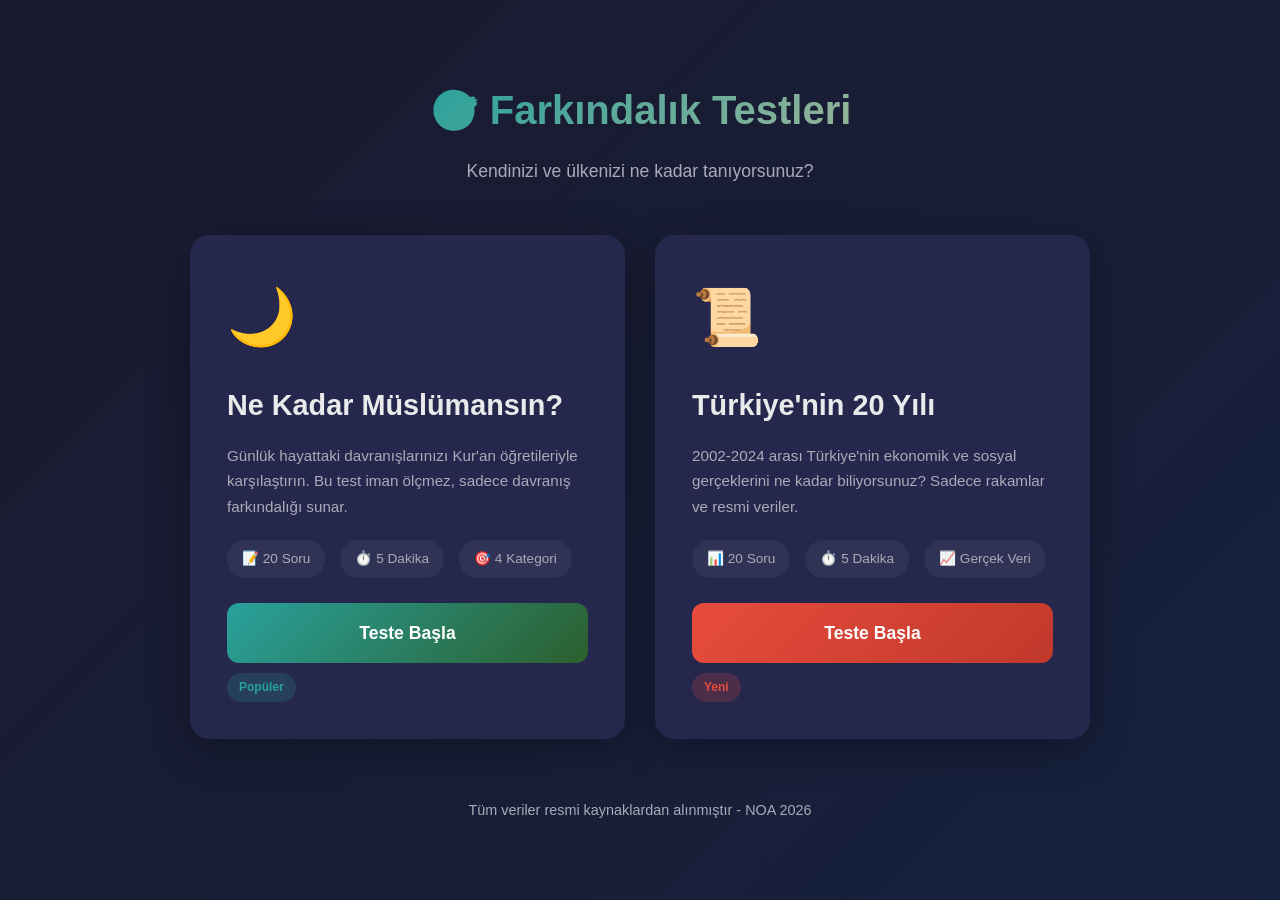
==== index.html @ 1a6f64dc "Update index.html" ====
<!DOCTYPE html>
<html lang="tr">
<head>
    <meta charset="UTF-8">
    <meta name="viewport" content="width=device-width, initial-scale=1.0">
    <meta name="description" content="Farkındalık Testleri - Ne Kadar Müslümansın? ve Türkiye'nin 20 Yılı">
    <title>Farkındalık Testleri</title>
    <style>
        :root {
            --primary: #2c5f2d;
            --primary-light: #97b498;
            --bg-dark: #1a1a2e;
            --bg-card: #25274d;
            --text-light: #eaeaea;
            --text-muted: #aaabb8;
            --accent: #29a19c;
            --accent-2: #e74c3c;
        }

        * {
            margin: 0;
            padding: 0;
            box-sizing: border-box;
        }

        body {
            font-family: -apple-system, BlinkMacSystemFont, 'Segoe UI', Roboto, Oxygen, Ubuntu, sans-serif;
            background: linear-gradient(135deg, var(--bg-dark) 0%, #16213e 100%);
            color: var(--text-light);
            min-height: 100vh;
            line-height: 1.6;
        }

        .container {
            max-width: 1000px;
            margin: 0 auto;
            min-height: 100vh;
            display: flex;
            flex-direction: column;
            align-items: center;
            justify-content: center;
            padding: 20px;
        }

        .header {
            text-align: center;
            margin-bottom: 50px;
            animation: fadeInDown 0.6s ease;
        }

        .main-title {
            font-size: 2.5rem;
            margin-bottom: 15px;
            background: linear-gradient(135deg, #29a19c 0%, #97b498 100%);
            -webkit-background-clip: text;
            -webkit-text-fill-color: transparent;
            background-clip: text;
        }

        .subtitle {
            color: var(--text-muted);
            font-size: 1.1rem;
        }

        .tests-grid {
            display: grid;
            grid-template-columns: repeat(auto-fit, minmax(300px, 1fr));
            gap: 30px;
            width: 100%;
            max-width: 900px;
            animation: fadeInUp 0.6s ease 0.2s backwards;
        }

        .test-card {
            background: var(--bg-card);
            border-radius: 20px;
            padding: 35px;
            box-shadow: 0 10px 40px rgba(0, 0, 0, 0.3);
            transition: all 0.4s cubic-bezier(0.4, 0, 0.2, 1);
            border: 2px solid transparent;
            position: relative;
            overflow: hidden;
        }

        .test-card::before {
            content: '';
            position: absolute;
            top: 0;
            left: 0;
            right: 0;
            height: 4px;
            background: linear-gradient(90deg, var(--accent) 0%, var(--primary-light) 100%);
            transform: scaleX(0);
            transition: transform 0.4s ease;
        }

        .test-card:hover::before {
            transform: scaleX(1);
        }

        .test-card:hover {
            transform: translateY(-10px);
            box-shadow: 0 20px 50px rgba(0, 0, 0, 0.4);
            border-color: var(--accent);
        }

        .test-card.political::before {
            background: linear-gradient(90deg, #e74c3c 0%, #c0392b 100%);
        }

        .test-card.political:hover {
            border-color: var(--accent-2);
        }

        .icon {
            font-size: 3.5rem;
            margin-bottom: 20px;
            display: block;
        }

        .test-title {
            font-size: 1.8rem;
            margin-bottom: 15px;
            color: var(--text-light);
        }

        .test-description {
            color: var(--text-muted);
            margin-bottom: 20px;
            line-height: 1.7;
            font-size: 0.95rem;
        }

        .test-meta {
            display: flex;
            gap: 15px;
            margin-bottom: 25px;
            flex-wrap: wrap;
        }

        .meta-item {
            background: rgba(255, 255, 255, 0.05);
            padding: 8px 15px;
            border-radius: 20px;
            font-size: 0.85rem;
            color: var(--text-muted);
        }

        .btn {
            width: 100%;
            padding: 16px 24px;
            font-size: 1.1rem;
            font-weight: 600;
            border: none;
            border-radius: 12px;
            cursor: pointer;
            transition: all 0.3s ease;
            text-decoration: none;
            display: block;
            text-align: center;
        }

        .btn-muslim {
            background: linear-gradient(135deg, var(--accent) 0%, var(--primary) 100%);
            color: white;
        }

        .btn-muslim:hover {
            transform: translateY(-2px);
            box-shadow: 0 5px 20px rgba(41, 161, 156, 0.4);
        }

        .btn-political {
            background: linear-gradient(135deg, #e74c3c 0%, #c0392b 100%);
            color: white;
        }

        .btn-political:hover {
            transform: translateY(-2px);
            box-shadow: 0 5px 20px rgba(231, 76, 60, 0.4);
        }

        .footer {
            margin-top: 60px;
            text-align: center;
            color: var(--text-muted);
            font-size: 0.9rem;
            animation: fadeIn 0.6s ease 0.4s backwards;
        }

        .badge {
            display: inline-block;
            background: rgba(41, 161, 156, 0.2);
            color: var(--accent);
            padding: 5px 12px;
            border-radius: 15px;
            font-size: 0.75rem;
            font-weight: 600;
            margin-top: 10px;
        }

        .badge.new {
            background: rgba(231, 76, 60, 0.2);
            color: var(--accent-2);
            animation: pulse 2s infinite;
        }

        @keyframes pulse {
            0%, 100% { transform: scale(1); }
            50% { transform: scale(1.05); }
        }

        @keyframes fadeInDown {
            from {
                opacity: 0;
                transform: translateY(-30px);
            }
            to {
                opacity: 1;
                transform: translateY(0);
            }
        }

        @keyframes fadeInUp {
            from {
                opacity: 0;
                transform: translateY(30px);
            }
            to {
                opacity: 1;
                transform: translateY(0);
            }
        }

        @keyframes fadeIn {
            from { opacity: 0; }
            to { opacity: 1; }
        }

        @media (max-width: 768px) {
            .main-title {
                font-size: 2rem;
            }
            .tests-grid {
                grid-template-columns: 1fr;
            }
            .test-card {
                padding: 25px;
            }
            .icon {
                font-size: 2.5rem;
            }
            .test-title {
                font-size: 1.5rem;
            }
        }
    </style>
</head>
<body>
    <div class="container">
        <div class="header">
            <h1 class="main-title">🎯 Farkındalık Testleri</h1>
            <p class="subtitle">Kendinizi ve ülkenizi ne kadar tanıyorsunuz?</p>
        </div>

        <div class="tests-grid">
            <!-- İslami Test -->
            <div class="test-card">
                <span class="icon">🌙</span>
                <h2 class="test-title">Ne Kadar Müslümansın?</h2>
                <p class="test-description">
                    Günlük hayattaki davranışlarınızı Kur'an öğretileriyle karşılaştırın. 
                    Bu test iman ölçmez, sadece davranış farkındalığı sunar.
                </p>
                <div class="test-meta">
                    <span class="meta-item">📝 20 Soru</span>
                    <span class="meta-item">⏱️ 5 Dakika</span>
                    <span class="meta-item">🎯 4 Kategori</span>
                </div>
                <a href="muslim-test/" class="btn btn-muslim">Teste Başla</a>
                <span class="badge">Popüler</span>
            </div>

            <!-- Politik Test -->
            <div class="test-card political">
                <span class="icon">📜</span>
                <h2 class="test-title">Türkiye'nin 20 Yılı</h2>
                <p class="test-description">
                    2002-2024 arası Türkiye'nin ekonomik ve sosyal gerçeklerini ne kadar biliyorsunuz? 
                    Sadece rakamlar ve resmi veriler.
                </p>
                <div class="test-meta">
                    <span class="meta-item">📊 20 Soru</span>
                    <span class="meta-item">⏱️ 5 Dakika</span>
                    <span class="meta-item">📈 Gerçek Veri</span>
                </div>
                <a href="turkey-test/" class="btn btn-political">Teste Başla</a>
                <span class="badge new">Yeni</span>
            </div>
        </div>

        <div class="footer">
            <p>Tüm veriler resmi kaynaklardan alınmıştır - NOA 2026</p>
        </div>
    </div>
</body>
</html>
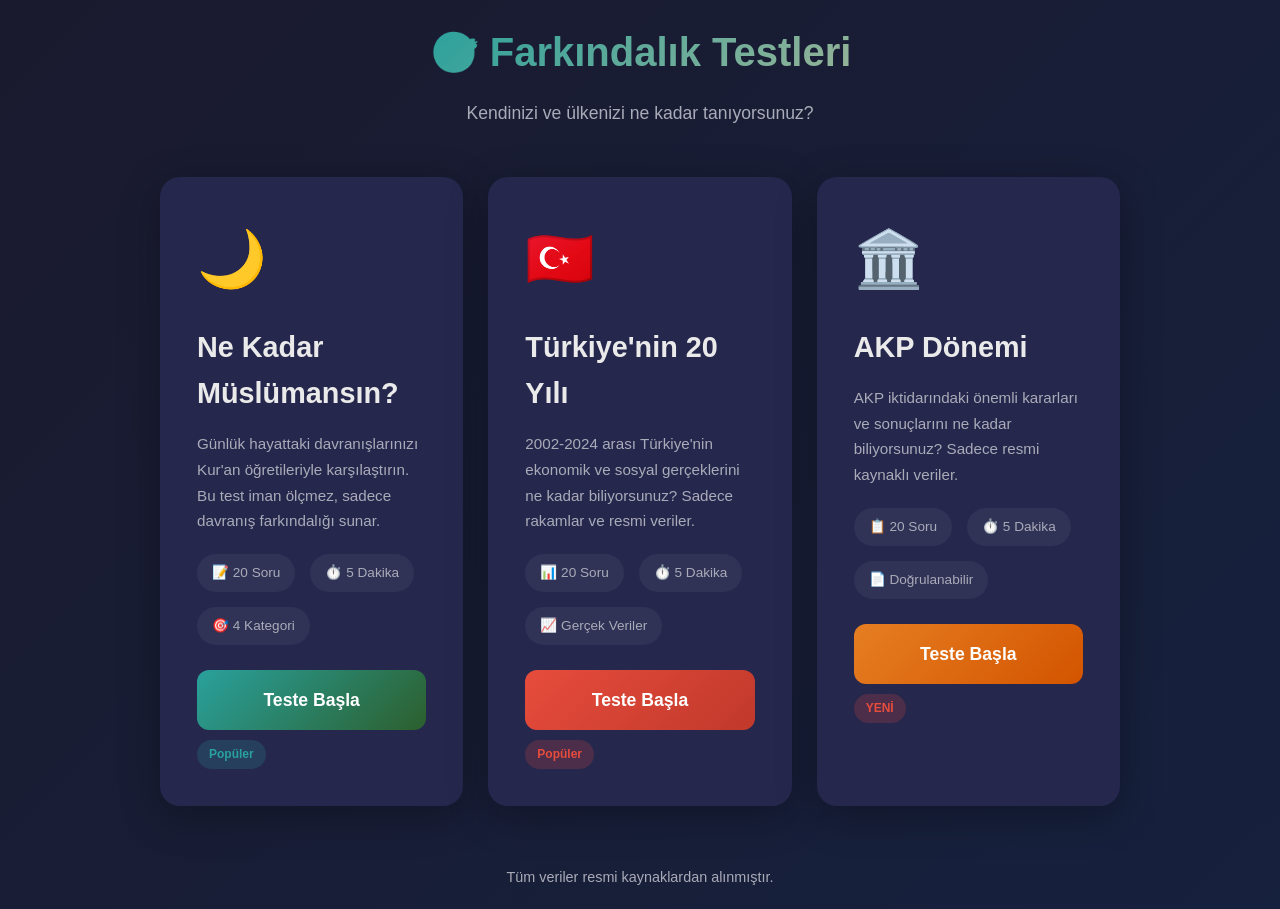
==== commit 4f184f2c: "Add files via upload" ====
--- a/index.html
+++ b/index.html
@@ -64,10 +64,10 @@
 
         .tests-grid {
             display: grid;
-            grid-template-columns: repeat(auto-fit, minmax(300px, 1fr));
-            gap: 30px;
+            grid-template-columns: repeat(auto-fit, minmax(280px, 1fr));
+            gap: 25px;
             width: 100%;
-            max-width: 900px;
+            max-width: 1100px;
             animation: fadeInUp 0.6s ease 0.2s backwards;
         }
 
@@ -110,6 +110,14 @@
 
         .test-card.political:hover {
             border-color: var(--accent-2);
+        }
+
+        .test-card.akp::before {
+            background: linear-gradient(90deg, #e67e22 0%, #d35400 100%);
+        }
+
+        .test-card.akp:hover {
+            border-color: #e67e22;
         }
 
         .icon {
@@ -178,6 +186,16 @@
         .btn-political:hover {
             transform: translateY(-2px);
             box-shadow: 0 5px 20px rgba(231, 76, 60, 0.4);
+        }
+
+        .btn-akp {
+            background: linear-gradient(135deg, #e67e22 0%, #d35400 100%);
+            color: white;
+        }
+
+        .btn-akp:hover {
+            transform: translateY(-2px);
+            box-shadow: 0 5px 20px rgba(230, 126, 34, 0.4);
         }
 
         .footer {
@@ -281,9 +299,9 @@
                 <span class="badge">Popüler</span>
             </div>
 
-            <!-- Politik Test -->
+            <!-- Türkiye Genel -->
             <div class="test-card political">
-                <span class="icon">📜</span>
+                <span class="icon">🇹🇷</span>
                 <h2 class="test-title">Türkiye'nin 20 Yılı</h2>
                 <p class="test-description">
                     2002-2024 arası Türkiye'nin ekonomik ve sosyal gerçeklerini ne kadar biliyorsunuz? 
@@ -292,15 +310,32 @@
                 <div class="test-meta">
                     <span class="meta-item">📊 20 Soru</span>
                     <span class="meta-item">⏱️ 5 Dakika</span>
-                    <span class="meta-item">📈 Gerçek Veri</span>
+                    <span class="meta-item">📈 Gerçek Veriler</span>
                 </div>
                 <a href="turkey-test/" class="btn btn-political">Teste Başla</a>
-                <span class="badge new">Yeni</span>
+                <span class="badge new">Popüler</span>
+            </div>
+
+            <!-- AKP Dönemi -->
+            <div class="test-card akp">
+                <span class="icon">🏛️</span>
+                <h2 class="test-title">AKP Dönemi</h2>
+                <p class="test-description">
+                    AKP iktidarındaki önemli kararları ve sonuçlarını ne kadar biliyorsunuz?
+                    Sadece resmi kaynaklı veriler.
+                </p>
+                <div class="test-meta">
+                    <span class="meta-item">📋 20 Soru</span>
+                    <span class="meta-item">⏱️ 5 Dakika</span>
+                    <span class="meta-item">📄 Doğrulanabilir</span>
+                </div>
+                <a href="akp-test/" class="btn btn-akp">Teste Başla</a>
+                <span class="badge new">YENİ</span>
             </div>
         </div>
 
         <div class="footer">
-            <p>Tüm veriler resmi kaynaklardan alınmıştır - NOA 2026</p>
+            <p>Tüm veriler resmi kaynaklardan alınmıştır.</p>
         </div>
     </div>
 </body>
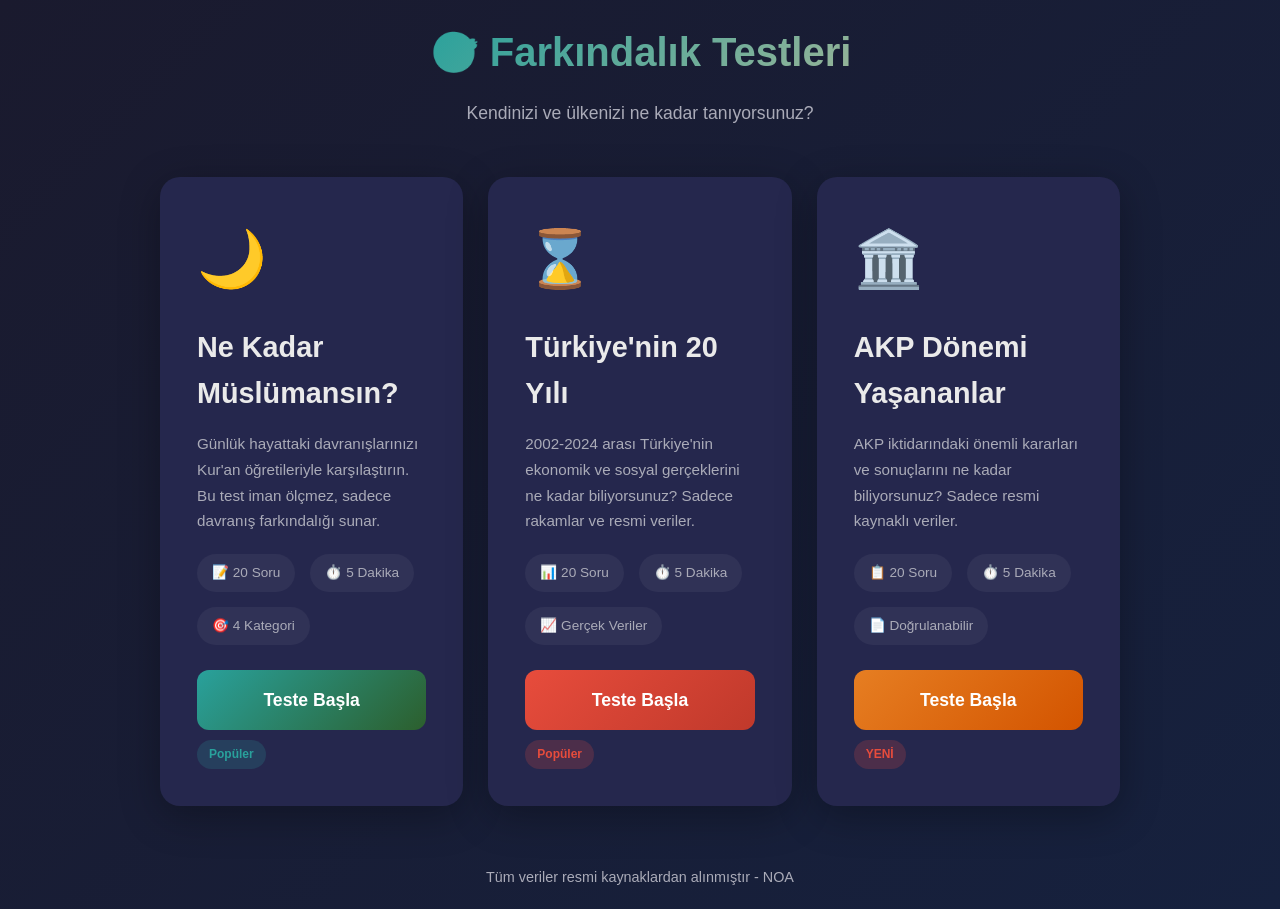
==== commit cab97e56: "Update index.html" ====
--- a/index.html
+++ b/index.html
@@ -301,7 +301,7 @@
 
             <!-- Türkiye Genel -->
             <div class="test-card political">
-                <span class="icon">🇹🇷</span>
+                <span class="icon">⌛</span>
                 <h2 class="test-title">Türkiye'nin 20 Yılı</h2>
                 <p class="test-description">
                     2002-2024 arası Türkiye'nin ekonomik ve sosyal gerçeklerini ne kadar biliyorsunuz? 
@@ -319,7 +319,7 @@
             <!-- AKP Dönemi -->
             <div class="test-card akp">
                 <span class="icon">🏛️</span>
-                <h2 class="test-title">AKP Dönemi</h2>
+                <h2 class="test-title">AKP Dönemi Yaşananlar</h2>
                 <p class="test-description">
                     AKP iktidarındaki önemli kararları ve sonuçlarını ne kadar biliyorsunuz?
                     Sadece resmi kaynaklı veriler.
@@ -335,7 +335,7 @@
         </div>
 
         <div class="footer">
-            <p>Tüm veriler resmi kaynaklardan alınmıştır.</p>
+            <p>Tüm veriler resmi kaynaklardan alınmıştır - NOA</p>
         </div>
     </div>
 </body>
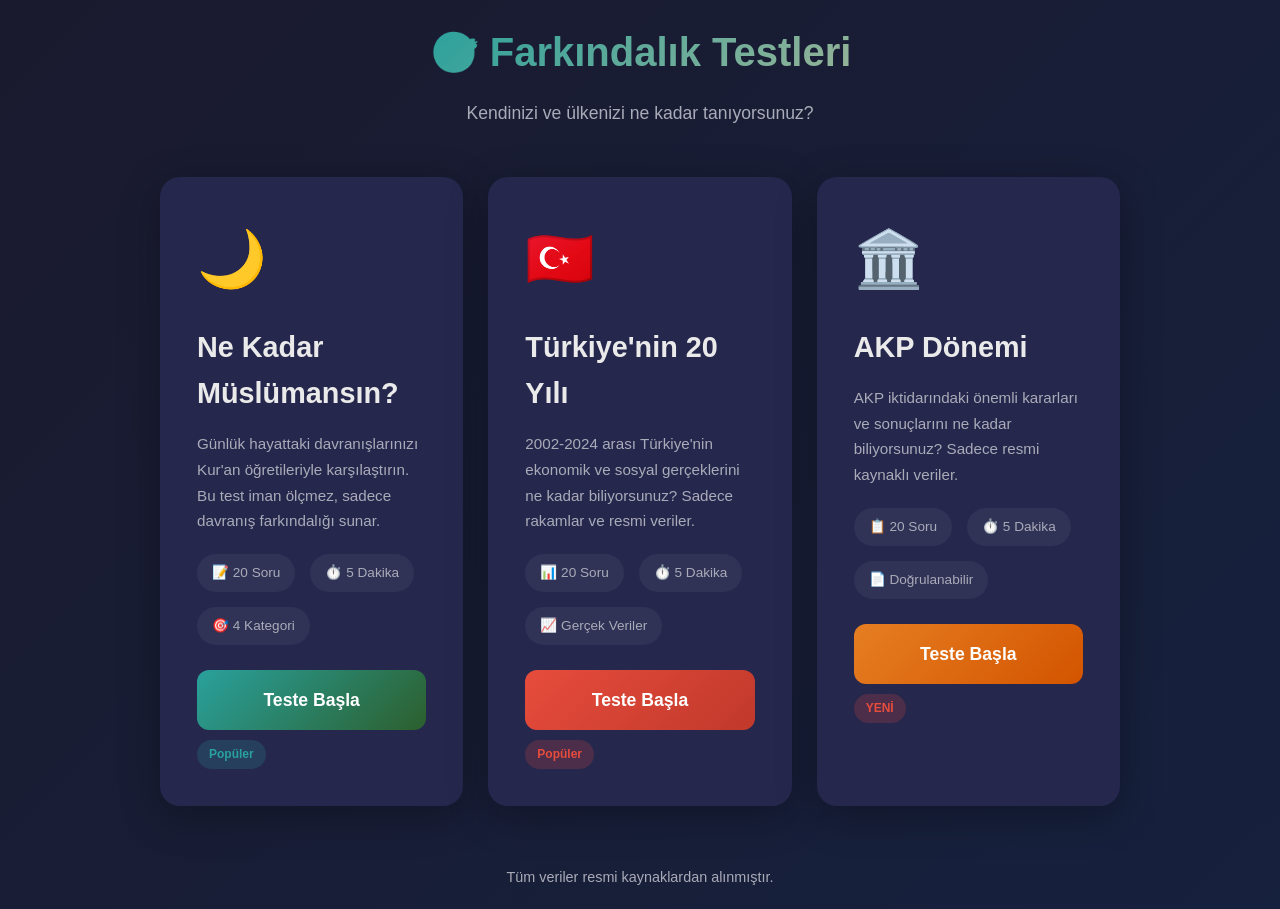
==== commit 5f4c39d8: "Add files via upload" ====
--- a/index.html
+++ b/index.html
@@ -31,6 +31,53 @@
             line-height: 1.6;
         }
 
+        .mobile-test-tabs {
+            display: none;
+            position: sticky;
+            top: 0;
+            z-index: 100;
+            background: rgba(37, 39, 77, 0.95);
+            backdrop-filter: blur(10px);
+            padding: 12px;
+            justify-content: center;
+            gap: 15px;
+            box-shadow: 0 2px 10px rgba(0, 0, 0, 0.3);
+        }
+
+        .tab-btn {
+            font-size: 2rem;
+            padding: 10px 20px;
+            border-radius: 12px;
+            transition: all 0.3s ease;
+            text-decoration: none;
+            background: rgba(255, 255, 255, 0.05);
+            border: 2px solid transparent;
+        }
+
+        .tab-btn:hover, .tab-btn.active {
+            background: rgba(255, 255, 255, 0.1);
+            transform: scale(1.1);
+            border-color: var(--accent);
+        }
+
+        @media (max-width: 768px) {
+            .mobile-test-tabs {
+                display: flex;
+            }
+            
+            .header {
+                margin-top: 20px;
+            }
+            
+            .tests-grid {
+                scroll-margin-top: 80px;
+            }
+            
+            .test-card {
+                scroll-margin-top: 80px;
+            }
+        }
+
         .container {
             max-width: 1000px;
             margin: 0 auto;
@@ -276,6 +323,13 @@
 </head>
 <body>
     <div class="container">
+        <!-- Mobile Test Tabs -->
+        <div class="mobile-test-tabs">
+            <a href="#muslim" class="tab-btn active">🌙</a>
+            <a href="#turkey" class="tab-btn">🇹🇷</a>
+            <a href="#akp" class="tab-btn">🏛️</a>
+        </div>
+        
         <div class="header">
             <h1 class="main-title">🎯 Farkındalık Testleri</h1>
             <p class="subtitle">Kendinizi ve ülkenizi ne kadar tanıyorsunuz?</p>
@@ -283,7 +337,7 @@
 
         <div class="tests-grid">
             <!-- İslami Test -->
-            <div class="test-card">
+            <div class="test-card" id="muslim">
                 <span class="icon">🌙</span>
                 <h2 class="test-title">Ne Kadar Müslümansın?</h2>
                 <p class="test-description">
@@ -300,8 +354,8 @@
             </div>
 
             <!-- Türkiye Genel -->
-            <div class="test-card political">
-                <span class="icon">⌛</span>
+            <div class="test-card political" id="turkey">
+                <span class="icon">🇹🇷</span>
                 <h2 class="test-title">Türkiye'nin 20 Yılı</h2>
                 <p class="test-description">
                     2002-2024 arası Türkiye'nin ekonomik ve sosyal gerçeklerini ne kadar biliyorsunuz? 
@@ -317,9 +371,9 @@
             </div>
 
             <!-- AKP Dönemi -->
-            <div class="test-card akp">
+            <div class="test-card akp" id="akp">
                 <span class="icon">🏛️</span>
-                <h2 class="test-title">AKP Dönemi Yaşananlar</h2>
+                <h2 class="test-title">AKP Dönemi</h2>
                 <p class="test-description">
                     AKP iktidarındaki önemli kararları ve sonuçlarını ne kadar biliyorsunuz?
                     Sadece resmi kaynaklı veriler.
@@ -335,8 +389,49 @@
         </div>
 
         <div class="footer">
-            <p>Tüm veriler resmi kaynaklardan alınmıştır - NOA</p>
+            <p>Tüm veriler resmi kaynaklardan alınmıştır.</p>
         </div>
     </div>
+    
+    <script>
+        // Mobile tab navigation
+        document.querySelectorAll('.tab-btn').forEach(btn => {
+            btn.addEventListener('click', function(e) {
+                e.preventDefault();
+                
+                // Remove active class from all
+                document.querySelectorAll('.tab-btn').forEach(b => b.classList.remove('active'));
+                
+                // Add active to clicked
+                this.classList.add('active');
+                
+                // Scroll to target
+                const target = this.getAttribute('href').substring(1);
+                const element = document.getElementById(target);
+                if (element) {
+                    element.scrollIntoView({ behavior: 'smooth', block: 'center' });
+                }
+            });
+        });
+        
+        // Update active tab on scroll
+        const observer = new IntersectionObserver((entries) => {
+            entries.forEach(entry => {
+                if (entry.isIntersecting) {
+                    const id = entry.target.id;
+                    document.querySelectorAll('.tab-btn').forEach(btn => {
+                        btn.classList.remove('active');
+                        if (btn.getAttribute('href') === `#${id}`) {
+                            btn.classList.add('active');
+                        }
+                    });
+                }
+            });
+        }, { threshold: 0.5 });
+        
+        document.querySelectorAll('.test-card').forEach(card => {
+            observer.observe(card);
+        });
+    </script>
 </body>
 </html>
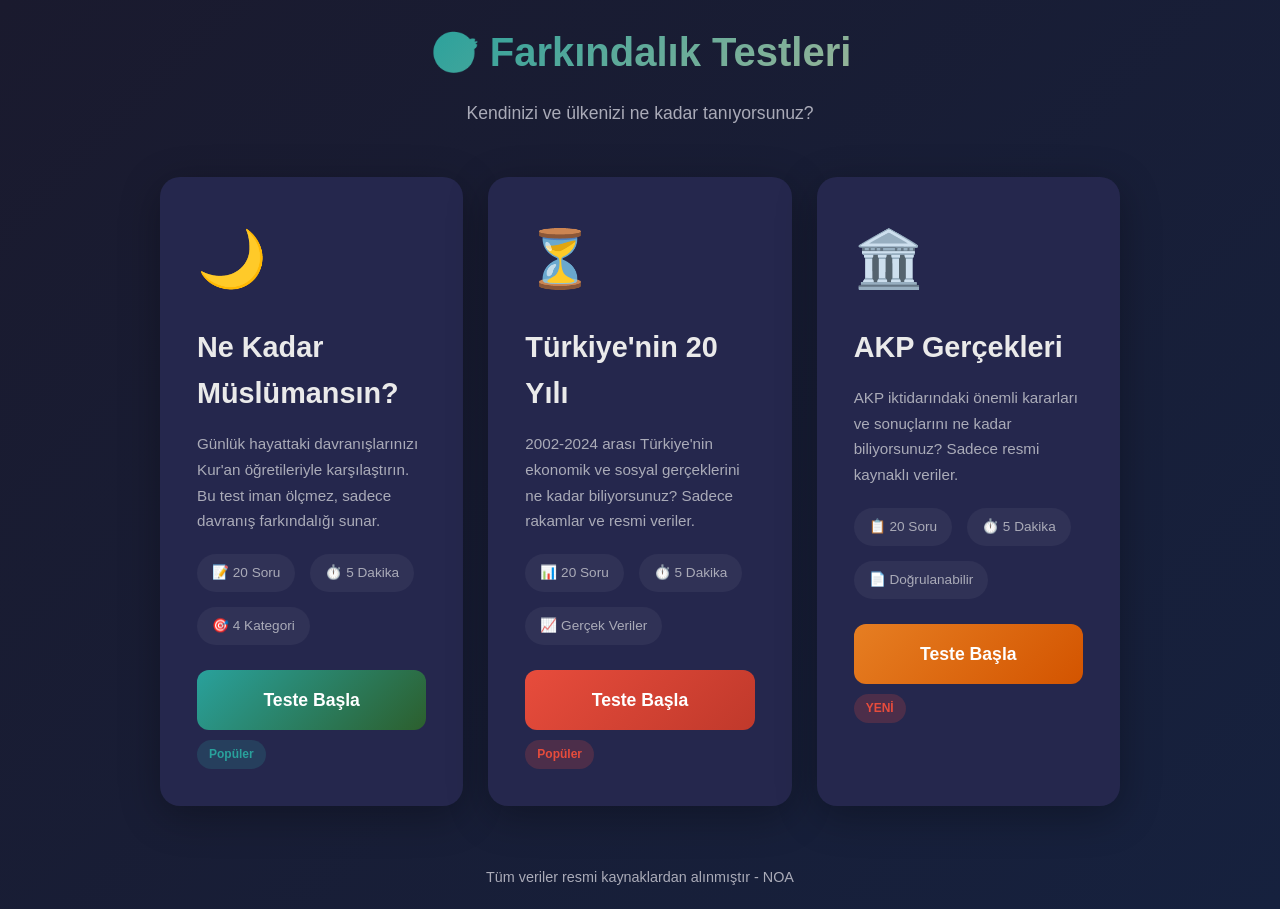
==== commit 4ca3fe46: "Update index.html" ====
--- a/index.html
+++ b/index.html
@@ -31,53 +31,6 @@
             line-height: 1.6;
         }
 
-        .mobile-test-tabs {
-            display: none;
-            position: sticky;
-            top: 0;
-            z-index: 100;
-            background: rgba(37, 39, 77, 0.95);
-            backdrop-filter: blur(10px);
-            padding: 12px;
-            justify-content: center;
-            gap: 15px;
-            box-shadow: 0 2px 10px rgba(0, 0, 0, 0.3);
-        }
-
-        .tab-btn {
-            font-size: 2rem;
-            padding: 10px 20px;
-            border-radius: 12px;
-            transition: all 0.3s ease;
-            text-decoration: none;
-            background: rgba(255, 255, 255, 0.05);
-            border: 2px solid transparent;
-        }
-
-        .tab-btn:hover, .tab-btn.active {
-            background: rgba(255, 255, 255, 0.1);
-            transform: scale(1.1);
-            border-color: var(--accent);
-        }
-
-        @media (max-width: 768px) {
-            .mobile-test-tabs {
-                display: flex;
-            }
-            
-            .header {
-                margin-top: 20px;
-            }
-            
-            .tests-grid {
-                scroll-margin-top: 80px;
-            }
-            
-            .test-card {
-                scroll-margin-top: 80px;
-            }
-        }
-
         .container {
             max-width: 1000px;
             margin: 0 auto;
@@ -323,13 +276,6 @@
 </head>
 <body>
     <div class="container">
-        <!-- Mobile Test Tabs -->
-        <div class="mobile-test-tabs">
-            <a href="#muslim" class="tab-btn active">🌙</a>
-            <a href="#turkey" class="tab-btn">🇹🇷</a>
-            <a href="#akp" class="tab-btn">🏛️</a>
-        </div>
-        
         <div class="header">
             <h1 class="main-title">🎯 Farkındalık Testleri</h1>
             <p class="subtitle">Kendinizi ve ülkenizi ne kadar tanıyorsunuz?</p>
@@ -337,7 +283,7 @@
 
         <div class="tests-grid">
             <!-- İslami Test -->
-            <div class="test-card" id="muslim">
+            <div class="test-card">
                 <span class="icon">🌙</span>
                 <h2 class="test-title">Ne Kadar Müslümansın?</h2>
                 <p class="test-description">
@@ -354,8 +300,8 @@
             </div>
 
             <!-- Türkiye Genel -->
-            <div class="test-card political" id="turkey">
-                <span class="icon">🇹🇷</span>
+            <div class="test-card political">
+                <span class="icon">⏳</span>
                 <h2 class="test-title">Türkiye'nin 20 Yılı</h2>
                 <p class="test-description">
                     2002-2024 arası Türkiye'nin ekonomik ve sosyal gerçeklerini ne kadar biliyorsunuz? 
@@ -371,9 +317,9 @@
             </div>
 
             <!-- AKP Dönemi -->
-            <div class="test-card akp" id="akp">
+            <div class="test-card akp">
                 <span class="icon">🏛️</span>
-                <h2 class="test-title">AKP Dönemi</h2>
+                <h2 class="test-title">AKP Gerçekleri</h2>
                 <p class="test-description">
                     AKP iktidarındaki önemli kararları ve sonuçlarını ne kadar biliyorsunuz?
                     Sadece resmi kaynaklı veriler.
@@ -389,49 +335,8 @@
         </div>
 
         <div class="footer">
-            <p>Tüm veriler resmi kaynaklardan alınmıştır.</p>
+            <p>Tüm veriler resmi kaynaklardan alınmıştır - NOA</p>
         </div>
     </div>
-    
-    <script>
-        // Mobile tab navigation
-        document.querySelectorAll('.tab-btn').forEach(btn => {
-            btn.addEventListener('click', function(e) {
-                e.preventDefault();
-                
-                // Remove active class from all
-                document.querySelectorAll('.tab-btn').forEach(b => b.classList.remove('active'));
-                
-                // Add active to clicked
-                this.classList.add('active');
-                
-                // Scroll to target
-                const target = this.getAttribute('href').substring(1);
-                const element = document.getElementById(target);
-                if (element) {
-                    element.scrollIntoView({ behavior: 'smooth', block: 'center' });
-                }
-            });
-        });
-        
-        // Update active tab on scroll
-        const observer = new IntersectionObserver((entries) => {
-            entries.forEach(entry => {
-                if (entry.isIntersecting) {
-                    const id = entry.target.id;
-                    document.querySelectorAll('.tab-btn').forEach(btn => {
-                        btn.classList.remove('active');
-                        if (btn.getAttribute('href') === `#${id}`) {
-                            btn.classList.add('active');
-                        }
-                    });
-                }
-            });
-        }, { threshold: 0.5 });
-        
-        document.querySelectorAll('.test-card').forEach(card => {
-            observer.observe(card);
-        });
-    </script>
 </body>
 </html>
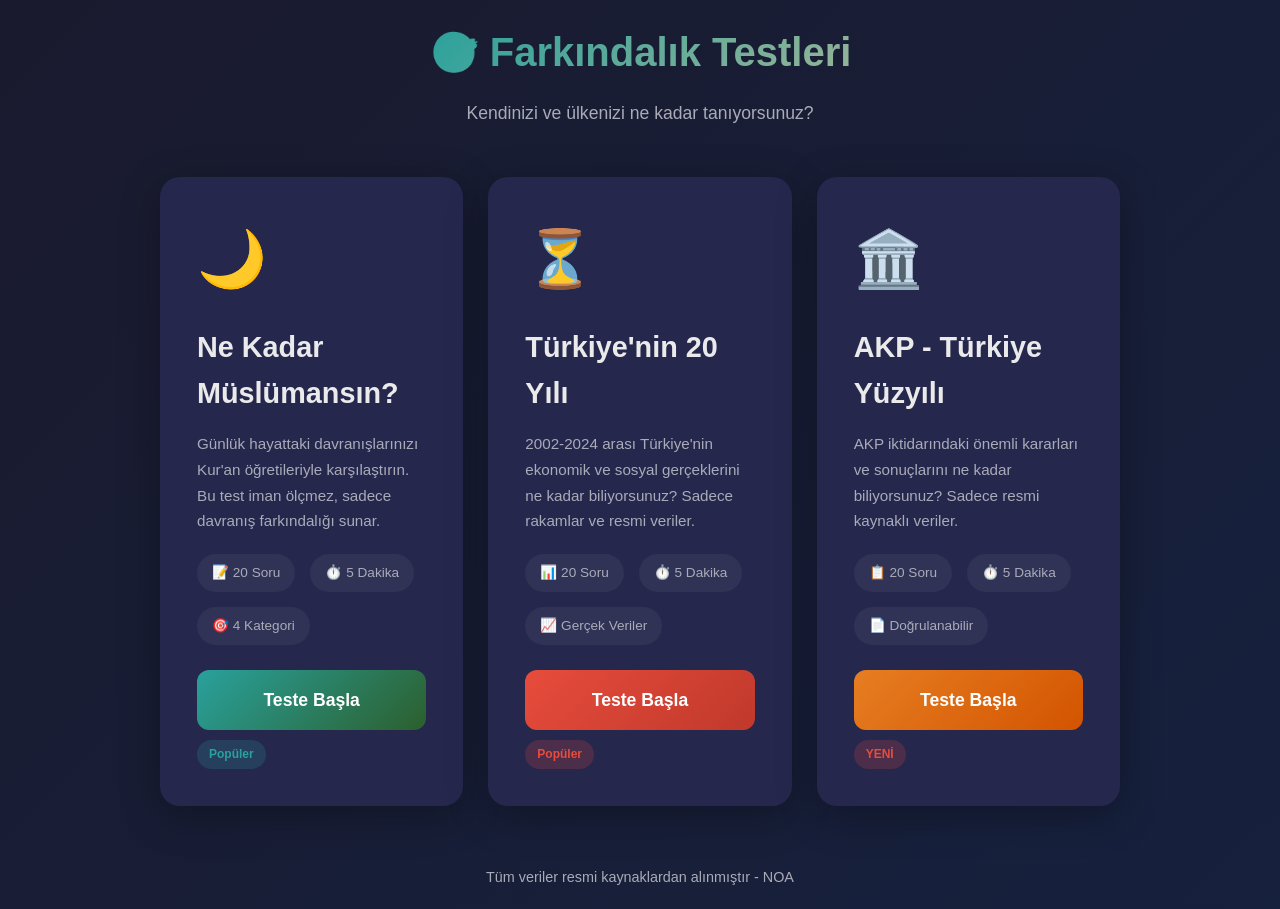
==== commit a5ab765f: "Update index.html" ====
--- a/index.html
+++ b/index.html
@@ -319,7 +319,7 @@
             <!-- AKP Dönemi -->
             <div class="test-card akp">
                 <span class="icon">🏛️</span>
-                <h2 class="test-title">AKP Gerçekleri</h2>
+                <h2 class="test-title">AKP - Türkiye Yüzyılı</h2>
                 <p class="test-description">
                     AKP iktidarındaki önemli kararları ve sonuçlarını ne kadar biliyorsunuz?
                     Sadece resmi kaynaklı veriler.
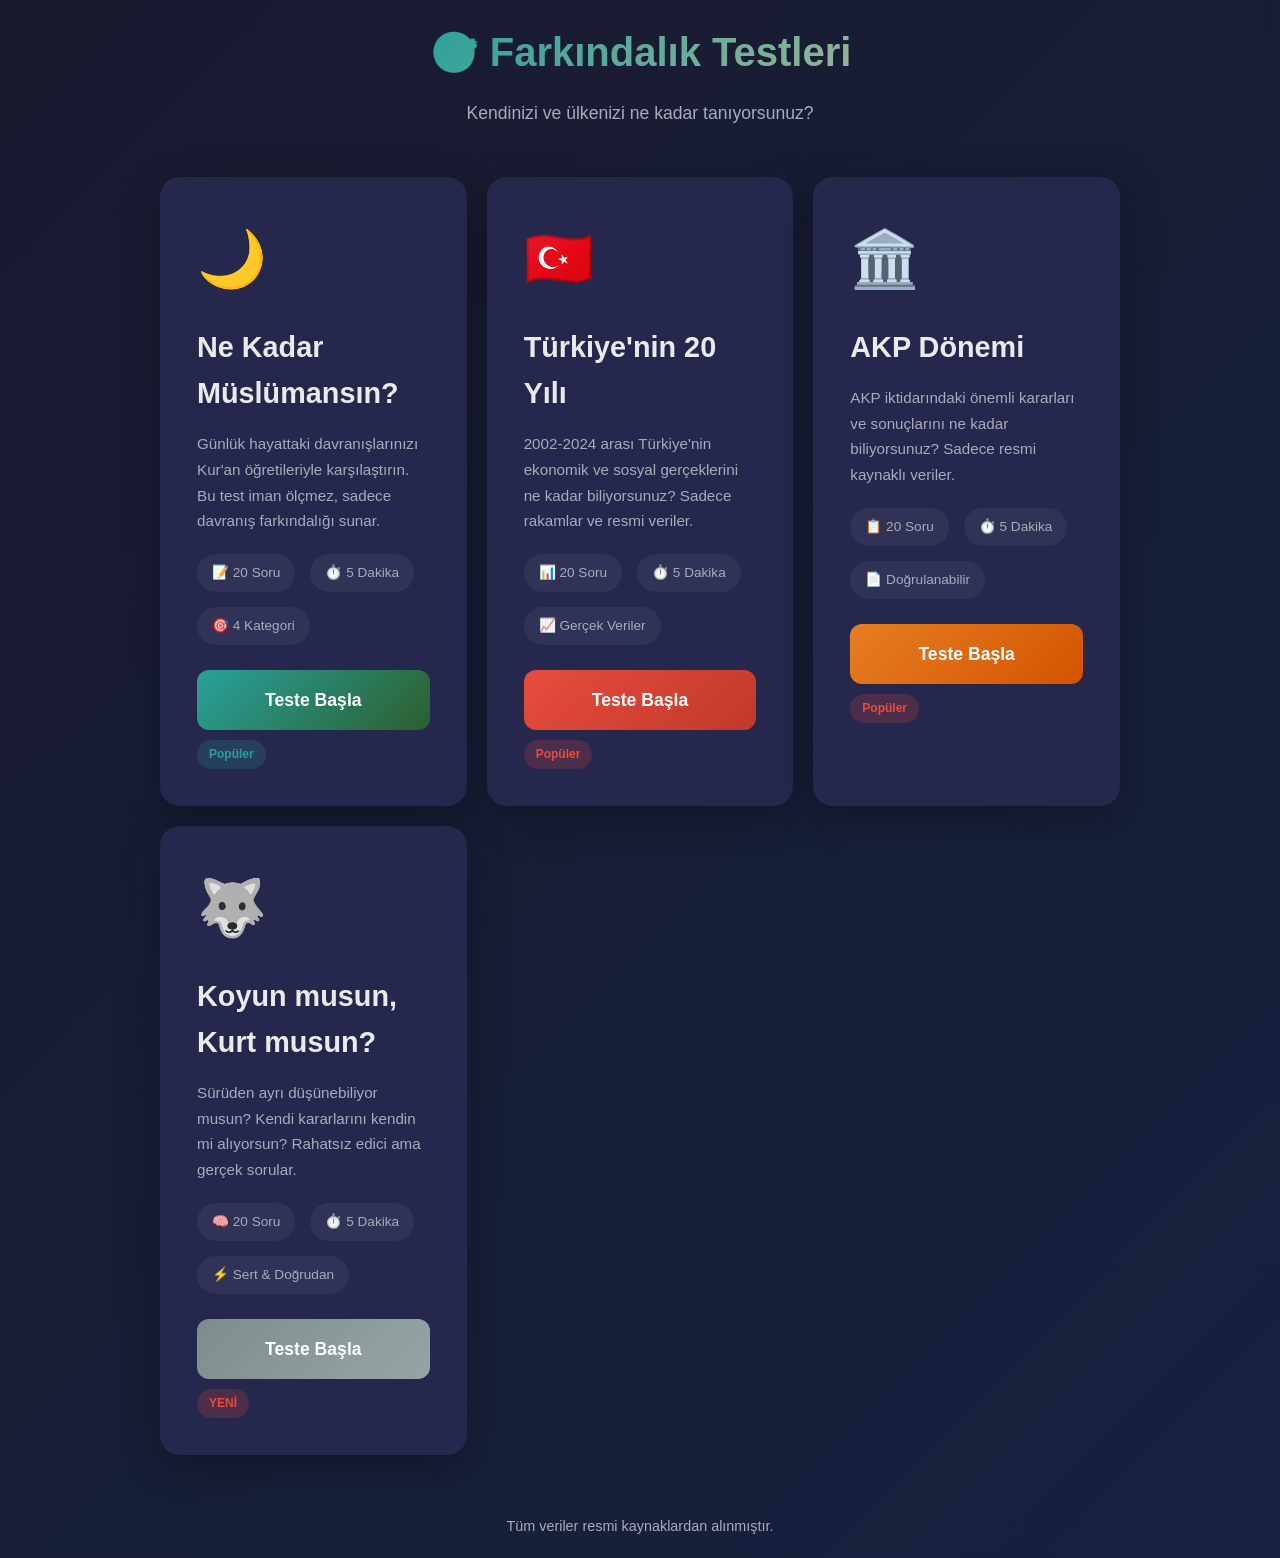
==== commit 504976a1: "Add files via upload" ====
--- a/index.html
+++ b/index.html
@@ -31,6 +31,53 @@
             line-height: 1.6;
         }
 
+        .mobile-test-tabs {
+            display: none;
+            position: sticky;
+            top: 0;
+            z-index: 100;
+            background: rgba(37, 39, 77, 0.95);
+            backdrop-filter: blur(10px);
+            padding: 12px;
+            justify-content: center;
+            gap: 15px;
+            box-shadow: 0 2px 10px rgba(0, 0, 0, 0.3);
+        }
+
+        .tab-btn {
+            font-size: 2rem;
+            padding: 10px 20px;
+            border-radius: 12px;
+            transition: all 0.3s ease;
+            text-decoration: none;
+            background: rgba(255, 255, 255, 0.05);
+            border: 2px solid transparent;
+        }
+
+        .tab-btn:hover, .tab-btn.active {
+            background: rgba(255, 255, 255, 0.1);
+            transform: scale(1.1);
+            border-color: var(--accent);
+        }
+
+        @media (max-width: 768px) {
+            .mobile-test-tabs {
+                display: flex;
+            }
+            
+            .header {
+                margin-top: 20px;
+            }
+            
+            .tests-grid {
+                scroll-margin-top: 80px;
+            }
+            
+            .test-card {
+                scroll-margin-top: 80px;
+            }
+        }
+
         .container {
             max-width: 1000px;
             margin: 0 auto;
@@ -64,10 +111,10 @@
 
         .tests-grid {
             display: grid;
-            grid-template-columns: repeat(auto-fit, minmax(280px, 1fr));
-            gap: 25px;
+            grid-template-columns: repeat(auto-fit, minmax(260px, 1fr));
+            gap: 20px;
             width: 100%;
-            max-width: 1100px;
+            max-width: 1200px;
             animation: fadeInUp 0.6s ease 0.2s backwards;
         }
 
@@ -118,6 +165,14 @@
 
         .test-card.akp:hover {
             border-color: #e67e22;
+        }
+
+        .test-card.koyun::before {
+            background: linear-gradient(90deg, #7f8c8d 0%, #95a5a6 100%);
+        }
+
+        .test-card.koyun:hover {
+            border-color: #c0392b;
         }
 
         .icon {
@@ -198,6 +253,16 @@
             box-shadow: 0 5px 20px rgba(230, 126, 34, 0.4);
         }
 
+        .btn-koyun {
+            background: linear-gradient(135deg, #7f8c8d 0%, #95a5a6 100%);
+            color: white;
+        }
+
+        .btn-koyun:hover {
+            transform: translateY(-2px);
+            box-shadow: 0 5px 20px rgba(192, 57, 43, 0.4);
+        }
+
         .footer {
             margin-top: 60px;
             text-align: center;
@@ -276,6 +341,14 @@
 </head>
 <body>
     <div class="container">
+        <!-- Mobile Test Tabs -->
+        <div class="mobile-test-tabs">
+            <a href="#muslim" class="tab-btn active">🌙</a>
+            <a href="#turkey" class="tab-btn">🇹🇷</a>
+            <a href="#akp" class="tab-btn">🏛️</a>
+            <a href="#koyun" class="tab-btn">🐺</a>
+        </div>
+        
         <div class="header">
             <h1 class="main-title">🎯 Farkındalık Testleri</h1>
             <p class="subtitle">Kendinizi ve ülkenizi ne kadar tanıyorsunuz?</p>
@@ -283,7 +356,7 @@
 
         <div class="tests-grid">
             <!-- İslami Test -->
-            <div class="test-card">
+            <div class="test-card" id="muslim">
                 <span class="icon">🌙</span>
                 <h2 class="test-title">Ne Kadar Müslümansın?</h2>
                 <p class="test-description">
@@ -300,8 +373,8 @@
             </div>
 
             <!-- Türkiye Genel -->
-            <div class="test-card political">
-                <span class="icon">⏳</span>
+            <div class="test-card political" id="turkey">
+                <span class="icon">🇹🇷</span>
                 <h2 class="test-title">Türkiye'nin 20 Yılı</h2>
                 <p class="test-description">
                     2002-2024 arası Türkiye'nin ekonomik ve sosyal gerçeklerini ne kadar biliyorsunuz? 
@@ -317,9 +390,9 @@
             </div>
 
             <!-- AKP Dönemi -->
-            <div class="test-card akp">
+            <div class="test-card akp" id="akp">
                 <span class="icon">🏛️</span>
-                <h2 class="test-title">AKP - Türkiye Yüzyılı</h2>
+                <h2 class="test-title">AKP Dönemi</h2>
                 <p class="test-description">
                     AKP iktidarındaki önemli kararları ve sonuçlarını ne kadar biliyorsunuz?
                     Sadece resmi kaynaklı veriler.
@@ -330,13 +403,71 @@
                     <span class="meta-item">📄 Doğrulanabilir</span>
                 </div>
                 <a href="akp-test/" class="btn btn-akp">Teste Başla</a>
+                <span class="badge new">Popüler</span>
+            </div>
+
+            <!-- Koyun-Kurt -->
+            <div class="test-card koyun" id="koyun">
+                <span class="icon">🐺</span>
+                <h2 class="test-title">Koyun musun, Kurt musun?</h2>
+                <p class="test-description">
+                    Sürüden ayrı düşünebiliyor musun? Kendi kararlarını kendin mi alıyorsun?
+                    Rahatsız edici ama gerçek sorular.
+                </p>
+                <div class="test-meta">
+                    <span class="meta-item">🧠 20 Soru</span>
+                    <span class="meta-item">⏱️ 5 Dakika</span>
+                    <span class="meta-item">⚡ Sert & Doğrudan</span>
+                </div>
+                <a href="koyun-kurt-test/" class="btn btn-koyun">Teste Başla</a>
                 <span class="badge new">YENİ</span>
             </div>
         </div>
 
         <div class="footer">
-            <p>Tüm veriler resmi kaynaklardan alınmıştır - NOA</p>
+            <p>Tüm veriler resmi kaynaklardan alınmıştır.</p>
         </div>
     </div>
+    
+    <script>
+        // Mobile tab navigation
+        document.querySelectorAll('.tab-btn').forEach(btn => {
+            btn.addEventListener('click', function(e) {
+                e.preventDefault();
+                
+                // Remove active class from all
+                document.querySelectorAll('.tab-btn').forEach(b => b.classList.remove('active'));
+                
+                // Add active to clicked
+                this.classList.add('active');
+                
+                // Scroll to target
+                const target = this.getAttribute('href').substring(1);
+                const element = document.getElementById(target);
+                if (element) {
+                    element.scrollIntoView({ behavior: 'smooth', block: 'center' });
+                }
+            });
+        });
+        
+        // Update active tab on scroll
+        const observer = new IntersectionObserver((entries) => {
+            entries.forEach(entry => {
+                if (entry.isIntersecting) {
+                    const id = entry.target.id;
+                    document.querySelectorAll('.tab-btn').forEach(btn => {
+                        btn.classList.remove('active');
+                        if (btn.getAttribute('href') === `#${id}`) {
+                            btn.classList.add('active');
+                        }
+                    });
+                }
+            });
+        }, { threshold: 0.5 });
+        
+        document.querySelectorAll('.test-card').forEach(card => {
+            observer.observe(card);
+        });
+    </script>
 </body>
 </html>
